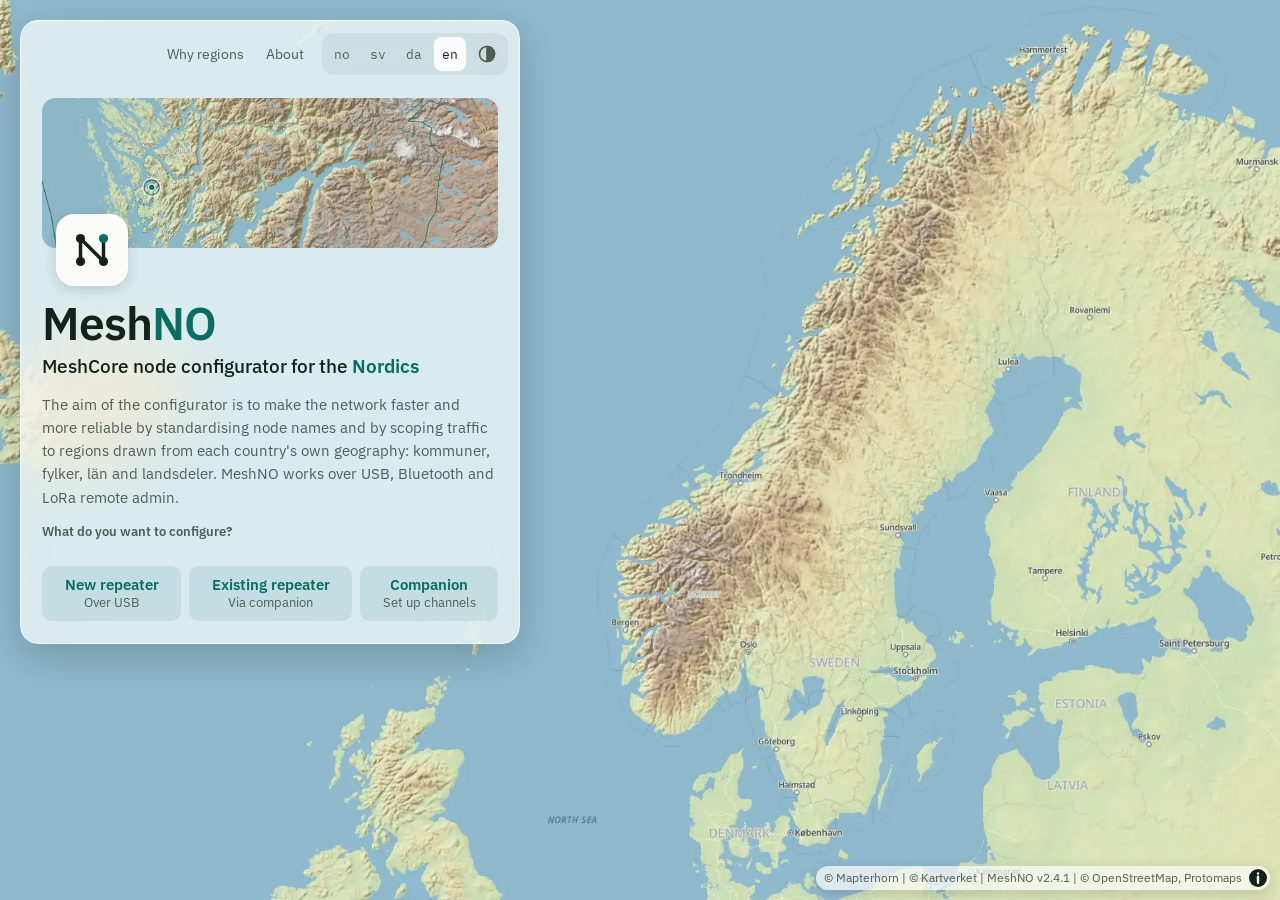
==== index.html @ 2801b2d1 "2.4.1: the uptime request is read like a CLI line (source 2a4fb87)" ====
<!doctype html>
<html lang="en">
  <head>
    <meta charset="UTF-8" />
    <link rel="icon" type="image/svg+xml" href="/favicon.svg" />
    <link rel="icon" href="/favicon.ico" sizes="any" />
    <link rel="apple-touch-icon" href="/apple-touch-icon.png" />
    <meta name="viewport" content="width=device-width, initial-scale=1.0" />
    <!-- the terrain tiles (src/lib/map/style.ts) are fetched as soon as the map starts -->
    <link rel="preconnect" href="https://tiles.mapterhorn.com" crossorigin />
    <!-- the landing's picture of the map (src/lib/map/Poster.svelte), fetched
         alongside the script; the theme starts from the system's. After the
         viewport tag: before it a phone reads these media at 980 px wide -->
    <link rel="preload" as="image" href="/landing/poster-phone-light@2x.webp" media="(max-width: 720px) and (prefers-color-scheme: light)" />
    <link rel="preload" as="image" href="/landing/poster-phone-dark@2x.webp" media="(max-width: 720px) and (prefers-color-scheme: dark)" />
    <link rel="preload" as="image" imagesrcset="/landing/poster-desk-light@1x.webp 1x, /landing/poster-desk-light@2x.webp 2x" media="(min-width: 721px) and (prefers-color-scheme: light)" />
    <link rel="preload" as="image" imagesrcset="/landing/poster-desk-dark@1x.webp 1x, /landing/poster-desk-dark@2x.webp 2x" media="(min-width: 721px) and (prefers-color-scheme: dark)" />
    <title>MeshNO · MeshCore repeater setup for the Nordics</title>
    <meta name="description" content="Set up a MeshCore repeater in Norway, Sweden or Denmark: place it on the map, and send its name, regions and radio settings over USB, or update it over the mesh." />
    <!-- tools/publish.sh builds with VITE_ROBOTS=index,follow; v1 at /v1/ is noindex -->
    <meta name="robots" content="index,follow" />
    <script type="module" crossorigin src="/assets/index-B4VxLKD6.js"></script>
    <link rel="stylesheet" crossorigin href="/assets/index-DBgG7y_D.css">
    <link rel="preload" as="font" type="font/woff2" href="/assets/ibm-plex-sans-latin-400-normal-CDDApCn2.woff2" crossorigin="">
    <link rel="preload" as="font" type="font/woff2" href="/assets/ibm-plex-sans-latin-600-normal-CuJfVYMP.woff2" crossorigin="">
  </head>
  <body>
    <div id="app"></div>
  </body>
</html>
---- assets/index-DBgG7y_D.css ----
@font-face{font-family:IBM Plex Sans;font-style:normal;font-display:swap;font-weight:400;src:url(/assets/ibm-plex-sans-cyrillic-ext-400-normal-g30qAdWV.woff2)format("woff2"),url(/assets/ibm-plex-sans-cyrillic-ext-400-normal-Dsrv2Tcn.woff)format("woff");unicode-range:U+460-52F,U+1C80-1C8A,U+20B4,U+2DE0-2DFF,U+A640-A69F,U+FE2E-FE2F}@font-face{font-family:IBM Plex Sans;font-style:normal;font-display:swap;font-weight:400;src:url(/assets/ibm-plex-sans-cyrillic-400-normal-DZqxrq2p.woff2)format("woff2"),url(/assets/ibm-plex-sans-cyrillic-400-normal-BTotfTJu.woff)format("woff");unicode-range:U+301,U+400-45F,U+490-491,U+4B0-4B1,U+2116}@font-face{font-family:IBM Plex Sans;font-style:normal;font-display:swap;font-weight:400;src:url(/assets/ibm-plex-sans-greek-400-normal-_efipK4i.woff2)format("woff2"),url(/assets/ibm-plex-sans-greek-400-normal-D9ESIMu3.woff)format("woff");unicode-range:U+370-377,U+37A-37F,U+384-38A,U+38C,U+38E-3A1,U+3A3-3FF}@font-face{font-family:IBM Plex Sans;font-style:normal;font-display:swap;font-weight:400;src:url(/assets/ibm-plex-sans-vietnamese-400-normal-DG4YqDda.woff2)format("woff2"),url(/assets/ibm-plex-sans-vietnamese-400-normal-fK1oJ5dG.woff)format("woff");unicode-range:U+102-103,U+110-111,U+128-129,U+168-169,U+1A0-1A1,U+1AF-1B0,U+300-301,U+303-304,U+308-309,U+323,U+329,U+1EA0-1EF9,U+20AB}@font-face{font-family:IBM Plex Sans;font-style:normal;font-display:swap;font-weight:400;src:url(/assets/ibm-plex-sans-latin-ext-400-normal-C5H60-Va.woff2)format("woff2"),url(/assets/ibm-plex-sans-latin-ext-400-normal-RBey6euL.woff)format("woff");unicode-range:U+100-2BA,U+2BD-2C5,U+2C7-2CC,U+2CE-2D7,U+2DD-2FF,U+304,U+308,U+329,U+1D00-1DBF,U+1E00-1E9F,U+1EF2-1EFF,U+2020,U+20A0-20AB,U+20AD-20C0,U+2113,U+2C60-2C7F,U+A720-A7FF}@font-face{font-family:IBM Plex Sans;font-style:normal;font-display:swap;font-weight:400;src:url(/assets/ibm-plex-sans-latin-400-normal-CDDApCn2.woff2)format("woff2"),url(/assets/ibm-plex-sans-latin-400-normal-CYLoc0-x.woff)format("woff");unicode-range:U+??,U+131,U+152-153,U+2BB-2BC,U+2C6,U+2DA,U+2DC,U+304,U+308,U+329,U+2000-206F,U+20AC,U+2122,U+2191,U+2193,U+2212,U+2215,U+FEFF,U+FFFD}@font-face{font-family:IBM Plex Sans;font-style:normal;font-display:swap;font-weight:500;src:url(/assets/ibm-plex-sans-cyrillic-ext-500-normal-Cs5J6C77.woff2)format("woff2"),url(/assets/ibm-plex-sans-cyrillic-ext-500-normal-DB5PtV2g.woff)format("woff");unicode-range:U+460-52F,U+1C80-1C8A,U+20B4,U+2DE0-2DFF,U+A640-A69F,U+FE2E-FE2F}@font-face{font-family:IBM Plex Sans;font-style:normal;font-display:swap;font-weight:500;src:url(/assets/ibm-plex-sans-cyrillic-500-normal-CocWQlwt.woff2)format("woff2"),url(/assets/ibm-plex-sans-cyrillic-500-normal-ByOcLdNv.woff)format("woff");unicode-range:U+301,U+400-45F,U+490-491,U+4B0-4B1,U+2116}@font-face{font-family:IBM Plex Sans;font-style:normal;font-display:swap;font-weight:500;src:url(/assets/ibm-plex-sans-greek-500-normal-JMMifIXV.woff2)format("woff2"),url(/assets/ibm-plex-sans-greek-500-normal-CuWXN6rf.woff)format("woff");unicode-range:U+370-377,U+37A-37F,U+384-38A,U+38C,U+38E-3A1,U+3A3-3FF}@font-face{font-family:IBM Plex Sans;font-style:normal;font-display:swap;font-weight:500;src:url(/assets/ibm-plex-sans-vietnamese-500-normal-e4dixQRQ.woff2)format("woff2"),url(/assets/ibm-plex-sans-vietnamese-500-normal-BEb3_waV.woff)format("woff");unicode-range:U+102-103,U+110-111,U+128-129,U+168-169,U+1A0-1A1,U+1AF-1B0,U+300-301,U+303-304,U+308-309,U+323,U+329,U+1EA0-1EF9,U+20AB}@font-face{font-family:IBM Plex Sans;font-style:normal;font-display:swap;font-weight:500;src:url(/assets/ibm-plex-sans-latin-ext-500-normal-DakdToA3.woff2)format("woff2"),url(/assets/ibm-plex-sans-latin-ext-500-normal-D0aIdm-b.woff)format("woff");unicode-range:U+100-2BA,U+2BD-2C5,U+2C7-2CC,U+2CE-2D7,U+2DD-2FF,U+304,U+308,U+329,U+1D00-1DBF,U+1E00-1E9F,U+1EF2-1EFF,U+2020,U+20A0-20AB,U+20AD-20C0,U+2113,U+2C60-2C7F,U+A720-A7FF}@font-face{font-family:IBM Plex Sans;font-style:normal;font-display:swap;font-weight:500;src:url(/assets/ibm-plex-sans-latin-500-normal-6ng42L7E.woff2)format("woff2"),url(/assets/ibm-plex-sans-latin-500-normal-BgVn5rGT.woff)format("woff");unicode-range:U+??,U+131,U+152-153,U+2BB-2BC,U+2C6,U+2DA,U+2DC,U+304,U+308,U+329,U+2000-206F,U+20AC,U+2122,U+2191,U+2193,U+2212,U+2215,U+FEFF,U+FFFD}@font-face{font-family:IBM Plex Sans;font-style:normal;font-display:swap;font-weight:600;src:url(/assets/ibm-plex-sans-cyrillic-ext-600-normal-DUMzJB7m.woff2)format("woff2"),url(/assets/ibm-plex-sans-cyrillic-ext-600-normal-Bz0x94Yp.woff)format("woff");unicode-range:U+460-52F,U+1C80-1C8A,U+20B4,U+2DE0-2DFF,U+A640-A69F,U+FE2E-FE2F}@font-face{font-family:IBM Plex Sans;font-style:normal;font-display:swap;font-weight:600;src:url(/assets/ibm-plex-sans-cyrillic-600-normal-71GNu3SW.woff2)format("woff2"),url(/assets/ibm-plex-sans-cyrillic-600-normal-BGq0mW3O.woff)format("woff");unicode-range:U+301,U+400-45F,U+490-491,U+4B0-4B1,U+2116}@font-face{font-family:IBM Plex Sans;font-style:normal;font-display:swap;font-weight:600;src:url(/assets/ibm-plex-sans-greek-600-normal-DzTrcv_p.woff2)format("woff2"),url(/assets/ibm-plex-sans-greek-600-normal-D-CqTdkO.woff)format("woff");unicode-range:U+370-377,U+37A-37F,U+384-38A,U+38C,U+38E-3A1,U+3A3-3FF}@font-face{font-family:IBM Plex Sans;font-style:normal;font-display:swap;font-weight:600;src:url(/assets/ibm-plex-sans-vietnamese-600-normal-DpPYBSTl.woff2)format("woff2"),url(/assets/ibm-plex-sans-vietnamese-600-normal-DgdngZtN.woff)format("woff");unicode-range:U+102-103,U+110-111,U+128-129,U+168-169,U+1A0-1A1,U+1AF-1B0,U+300-301,U+303-304,U+308-309,U+323,U+329,U+1EA0-1EF9,U+20AB}@font-face{font-family:IBM Plex Sans;font-style:normal;font-display:swap;font-weight:600;src:url(/assets/ibm-plex-sans-latin-ext-600-normal-DOrvGEcy.woff2)format("woff2"),url(/assets/ibm-plex-sans-latin-ext-600-normal-DIrixKbi.woff)format("woff");unicode-range:U+100-2BA,U+2BD-2C5,U+2C7-2CC,U+2CE-2D7,U+2DD-2FF,U+304,U+308,U+329,U+1D00-1DBF,U+1E00-1E9F,U+1EF2-1EFF,U+2020,U+20A0-20AB,U+20AD-20C0,U+2113,U+2C60-2C7F,U+A720-A7FF}@font-face{font-family:IBM Plex Sans;font-style:normal;font-display:swap;font-weight:600;src:url(/assets/ibm-plex-sans-latin-600-normal-CuJfVYMP.woff2)format("woff2"),url(/assets/ibm-plex-sans-latin-600-normal-Cu4Hd6ag.woff)format("woff");unicode-range:U+??,U+131,U+152-153,U+2BB-2BC,U+2C6,U+2DA,U+2DC,U+304,U+308,U+329,U+2000-206F,U+20AC,U+2122,U+2191,U+2193,U+2212,U+2215,U+FEFF,U+FFFD}@font-face{font-family:IBM Plex Mono;font-style:normal;font-display:swap;font-weight:400;src:url(/assets/ibm-plex-mono-cyrillic-ext-400-normal-xuaO2J-f.woff2)format("woff2"),url(/assets/ibm-plex-mono-cyrillic-ext-400-normal-DMdlQ8Kv.woff)format("woff");unicode-range:U+460-52F,U+1C80-1C8A,U+20B4,U+2DE0-2DFF,U+A640-A69F,U+FE2E-FE2F}@font-face{font-family:IBM Plex Mono;font-style:normal;font-display:swap;font-weight:400;src:url(/assets/ibm-plex-mono-cyrillic-400-normal-BSMlKf0J.woff2)format("woff2"),url(/assets/ibm-plex-mono-cyrillic-400-normal-CEL4l2ZJ.woff)format("woff");unicode-range:U+301,U+400-45F,U+490-491,U+4B0-4B1,U+2116}@font-face{font-family:IBM Plex Mono;font-style:normal;font-display:swap;font-weight:400;src:url(/assets/ibm-plex-mono-vietnamese-400-normal-BulugwFq.woff2)format("woff2"),url(/assets/ibm-plex-mono-vietnamese-400-normal-DDuiU_S-.woff)format("woff");unicode-range:U+102-103,U+110-111,U+128-129,U+168-169,U+1A0-1A1,U+1AF-1B0,U+300-301,U+303-304,U+308-309,U+323,U+329,U+1EA0-1EF9,U+20AB}@font-face{font-family:IBM Plex Mono;font-style:normal;font-display:swap;font-weight:400;src:url(/assets/ibm-plex-mono-latin-ext-400-normal-BmRBH3aV.woff2)format("woff2"),url(/assets/ibm-plex-mono-latin-ext-400-normal-D3D2R8hC.woff)format("woff");unicode-range:U+100-2BA,U+2BD-2C5,U+2C7-2CC,U+2CE-2D7,U+2DD-2FF,U+304,U+308,U+329,U+1D00-1DBF,U+1E00-1E9F,U+1EF2-1EFF,U+2020,U+20A0-20AB,U+20AD-20C0,U+2113,U+2C60-2C7F,U+A720-A7FF}@font-face{font-family:IBM Plex Mono;font-style:normal;font-display:swap;font-weight:400;src:url(/assets/ibm-plex-mono-latin-400-normal-DMJ8VG8y.woff2)format("woff2"),url(/assets/ibm-plex-mono-latin-400-normal-CvHOgSBP.woff)format("woff");unicode-range:U+??,U+131,U+152-153,U+2BB-2BC,U+2C6,U+2DA,U+2DC,U+304,U+308,U+329,U+2000-206F,U+20AC,U+2122,U+2191,U+2193,U+2212,U+2215,U+FEFF,U+FFFD}@font-face{font-family:IBM Plex Mono;font-style:normal;font-display:swap;font-weight:500;src:url(/assets/ibm-plex-mono-cyrillic-ext-500-normal-BqneJy0T.woff2)format("woff2"),url(/assets/ibm-plex-mono-cyrillic-ext-500-normal-BIfNGwUT.woff)format("woff");unicode-range:U+460-52F,U+1C80-1C8A,U+20B4,U+2DE0-2DFF,U+A640-A69F,U+FE2E-FE2F}@font-face{font-family:IBM Plex Mono;font-style:normal;font-display:swap;font-weight:500;src:url(/assets/ibm-plex-mono-cyrillic-500-normal-Bq9vWWag.woff2)format("woff2"),url(/assets/ibm-plex-mono-cyrillic-500-normal-Ael50iVv.woff)format("woff");unicode-range:U+301,U+400-45F,U+490-491,U+4B0-4B1,U+2116}@font-face{font-family:IBM Plex Mono;font-style:normal;font-display:swap;font-weight:500;src:url(/assets/ibm-plex-mono-vietnamese-500-normal-DZ4AoWbu.woff2)format("woff2"),url(/assets/ibm-plex-mono-vietnamese-500-normal-C8zxqsMH.woff)format("woff");unicode-range:U+102-103,U+110-111,U+128-129,U+168-169,U+1A0-1A1,U+1AF-1B0,U+300-301,U+303-304,U+308-309,U+323,U+329,U+1EA0-1EF9,U+20AB}@font-face{font-family:IBM Plex Mono;font-style:normal;font-display:swap;font-weight:500;src:url(/assets/ibm-plex-mono-latin-ext-500-normal-CAhNIIs5.woff2)format("woff2"),url(/assets/ibm-plex-mono-latin-ext-500-normal-CZ70TYgx.woff)format("woff");unicode-range:U+100-2BA,U+2BD-2C5,U+2C7-2CC,U+2CE-2D7,U+2DD-2FF,U+304,U+308,U+329,U+1D00-1DBF,U+1E00-1E9F,U+1EF2-1EFF,U+2020,U+20A0-20AB,U+20AD-20C0,U+2113,U+2C60-2C7F,U+A720-A7FF}@font-face{font-family:IBM Plex Mono;font-style:normal;font-display:swap;font-weight:500;src:url(/assets/ibm-plex-mono-latin-500-normal-DSY6xOcd.woff2)format("woff2"),url(/assets/ibm-plex-mono-latin-500-normal-CB9ihrfo.woff)format("woff");unicode-range:U+??,U+131,U+152-153,U+2BB-2BC,U+2C6,U+2DA,U+2DC,U+304,U+308,U+329,U+2000-206F,U+20AC,U+2122,U+2191,U+2193,U+2212,U+2215,U+FEFF,U+FFFD}:root{--ink:#15211b;--muted:#4f5d55;--paper:#fbfcf9;--panel:#fbfcf9b8;--glass-blur:blur(40px) saturate(160%);--glass-rim:inset 0 0 0 1px #ffffff8c, inset 0 1px 0 #ffffffe6;--hero:#f6f8f3f7;--line:#15211b21;--line-soft:#15211b12;--well:#15211b0f;--field:#ffffff9e;--field-line:#8e9a89;--seg-on:#ffffffe6;--accent:#0a6c62;--accent-hover:#085a52;--on-accent:#fff;--accent-soft:#0a6c621a;--nb:#4a5cb0;--warn:#9a3412;--warn-ink:#7a3b10;--code-bg:#0f1a15db;--code-ink:#dfe7df;--code-muted:#8fa295;--code-bad:#ffb4a8;--code-bad-bg:#ff78641f;--code-warn:#fdba74;--shadow:0 12px 40px #15211b38;--shadow-sm:0 4px 14px #15211b29;--sans:"IBM Plex Sans", system-ui, sans-serif;--mono:"IBM Plex Mono", ui-monospace, monospace;--ease:cubic-bezier(.2, .8, .2, 1);--qr-ink:#0d1b26;--qr-bg:#fff;--scrim:#040a12b8;--lightningcss-light:initial;--lightningcss-dark: ;color-scheme:light}:root[data-theme=dark]{--ink:#e8edf2;--muted:#a3afbd;--paper:#10151b;--panel:#10151bbd;--glass-rim:inset 0 0 0 1px #ffffff14, inset 0 1px 0 #ffffff24;--hero:#0e1319f5;--line:#ffffff1a;--line-soft:#ffffff0f;--well:#0000004d;--field:#0000004d;--field-line:#5a6675;--seg-on:#ffffff2b;--accent:#5eead4;--accent-hover:#99f6e4;--on-accent:#062a26;--accent-soft:#5eead41a;--nb:#a9b6ff;--warn:#f97316;--warn-ink:#fdba74;--code-bg:#0000005c;--code-ink:#c9d2dc;--code-muted:#7d8a99;--code-bad:#ffb4a8;--code-bad-bg:#ff78641f;--code-warn:#fdba74;--shadow:0 12px 40px #00000080;--shadow-sm:0 4px 14px #0006;--qr-ink:#0d1b26;--qr-bg:#fff;--scrim:#040a12b8;--lightningcss-light: ;--lightningcss-dark:initial;color-scheme:dark}*{box-sizing:border-box}html,body{height:100%;margin:0}body{font-family:var(--sans);color:var(--ink);background:var(--paper);-webkit-font-smoothing:antialiased;overflow:hidden}#app{position:fixed;inset:0}a{color:var(--accent)}a:hover{color:var(--accent-hover)}button,input,select{font:inherit;color:inherit}button{cursor:pointer}:focus-visible{outline:3px solid var(--accent);outline-offset:2px}.mono{font-family:var(--mono)}.muted{color:var(--muted)}[hidden]{display:none!important}.btn{border:1.5px solid var(--field-line);min-height:48px;color:var(--ink);background:0 0;border-radius:12px;justify-content:center;align-items:center;gap:8px;padding:0 18px;font-size:15px;text-decoration:none;display:inline-flex}@media (hover:hover){.btn:hover{background:var(--well);color:var(--ink)}}.btn.primary{background:var(--accent);border-color:var(--accent);color:var(--on-accent);font-size:16px;font-weight:600}@media (hover:hover){.btn.primary:hover{background:var(--accent-hover);border-color:var(--accent-hover)}}.btn:disabled{opacity:.5;cursor:not-allowed}.seg{background:var(--well);border-radius:10px;grid-auto-columns:minmax(0,1fr);grid-auto-flow:column;padding:3px;display:grid}.seg button{min-height:40px;color:var(--muted);background:0 0;border:0;border-radius:8px;font-size:14px}.seg button[aria-pressed=true],.seg button[aria-selected=true]{background:var(--seg-on);box-shadow:0 1px 3px #00000026, inset 0 0 0 1px var(--line);color:var(--ink);font-weight:600}.setting{flex-direction:column;gap:6px;display:flex}.setting .k{color:var(--ink);font-size:13px}.setting .k.mono{font-size:12.5px}.setting .help{color:var(--muted);margin:0;font-size:13px;line-height:1.45}.setting .help.warn{color:var(--warn-ink)}.setting .range{color:var(--muted);flex-direction:column;gap:4px;font-size:13px;display:flex}.setting .range b{color:var(--ink)}.setting .range input[type=range]{width:100%;accent-color:var(--accent);min-height:44px}.setting .seg button{font-size:13px}.seg button:disabled{opacity:.45;cursor:not-allowed}select.field{appearance:none;color:var(--ink);cursor:pointer;padding-right:36px}select.field option{background:var(--paper);color:var(--ink)}.select{display:inline-flex;position:relative}.select:after{content:"";border:solid var(--muted);pointer-events:none;border-width:0 1.6px 1.6px 0;width:7px;height:7px;position:absolute;top:50%;right:14px;transform:translateY(-70%)rotate(45deg)}.seg.wrap{grid-template-columns:repeat(auto-fit,minmax(84px,1fr));grid-auto-flow:row}.field{border:1.5px solid var(--field-line);background:var(--field);border-radius:10px;width:100%;min-height:44px;padding:0 12px;font-size:16px}.field:focus{border-color:var(--accent);outline:3px solid color-mix(in srgb, var(--accent) 20%, transparent)}.glass{isolation:isolate;box-shadow:var(--shadow);flex-direction:column;display:flex;overflow:hidden}.glass:before{content:"";z-index:-1;border-radius:inherit;pointer-events:none;background:var(--panel);-webkit-backdrop-filter:var(--glass-blur);backdrop-filter:var(--glass-blur);box-shadow:var(--glass-rim);position:absolute;inset:0}.glass>.scroll{overscroll-behavior:contain;min-height:0;overflow-y:auto}.glass-row{transition:background-color .15s,box-shadow .15s}.glass-row.stuck{background:linear-gradient(var(--panel), var(--panel)), linear-gradient(var(--panel), var(--panel)), var(--panel);-webkit-backdrop-filter:var(--glass-blur);backdrop-filter:var(--glass-blur);box-shadow:0 -1px 0 var(--line)}@media (prefers-reduced-transparency:reduce){:root,:root[data-theme=dark]{--panel:var(--paper)}}@supports not ((-webkit-backdrop-filter:blur(1px)) or (backdrop-filter:blur(1px))){:root,:root[data-theme=dark]{--panel:var(--paper)}}@media (prefers-reduced-motion:reduce){*,:before,:after{transition:none!important;animation:none!important}}.poster.svelte-1ukl6s5{z-index:0;background:var(--paper);position:absolute;inset:0;overflow:hidden}img.svelte-1ukl6s5{-webkit-user-select:none;user-select:none;-webkit-user-drag:none;max-width:none;position:absolute}.attrib.svelte-1ukl6s5{background:var(--panel);min-height:24px;color:var(--muted);box-shadow:var(--shadow-sm);border-radius:12px;margin:0;padding:2px 28px 2px 8px;font-size:12px;line-height:20px;position:absolute;bottom:10px;right:10px}svg.svelte-1ukl6s5{position:absolute;top:0;right:0}circle.svelte-1ukl6s5{fill:var(--ink)}path.svelte-1ukl6s5{stroke:var(--paper);stroke-width:2px;stroke-linecap:round}@media (width<=720px){.attrib.svelte-1ukl6s5{width:24px;padding:0;top:74px;bottom:auto}.attrib.svelte-1ukl6s5 span:where(.svelte-1ukl6s5){display:none}}svg.svelte-3bcpqf{flex:none}path.svelte-3bcpqf{fill:none;stroke:currentColor;stroke-width:3px;stroke-linecap:round;stroke-linejoin:round}circle.svelte-3bcpqf{fill:currentColor}.a.svelte-3bcpqf{fill:var(--accent)}.card.svelte-14efj7c{width:var(--card-w);z-index:2;max-height:calc(100% - 40px);transition:width .3s var(--ease);border-radius:18px;position:absolute;top:20px;left:20px}.head.svelte-14efj7c{flex-shrink:0;align-items:center;gap:4px;padding:12px 14px 8px 16px;display:flex}.brand.svelte-14efj7c{min-height:44px;color:var(--ink);background:0 0;border:0;border-radius:10px;align-items:center;gap:9px;padding:0 6px;display:flex}.brand.svelte-14efj7c span:where(.svelte-14efj7c){letter-spacing:-.005em;font-size:18px;font-weight:600}.brand.svelte-14efj7c b:where(.svelte-14efj7c){color:var(--accent);font-weight:600}.links.svelte-14efj7c{gap:2px;margin-left:auto;display:flex}.brand.svelte-14efj7c{transition:opacity .35s ease .2s, transform .45s var(--ease) .2s}.intro.svelte-14efj7c .brand:where(.svelte-14efj7c){opacity:0;transition-delay:0s;transform:translateY(6px)}.links.svelte-14efj7c a:where(.svelte-14efj7c){min-height:44px;color:var(--muted);border-radius:10px;align-items:center;padding:0 10px;font-size:14px;text-decoration:none;display:flex}.links.svelte-14efj7c a[aria-current=page]:where(.svelte-14efj7c){color:var(--ink);background:var(--well)}.links.svelte-14efj7c a:where(.svelte-14efj7c){white-space:nowrap}.narrow.svelte-14efj7c .brand:where(.svelte-14efj7c) span:where(.svelte-14efj7c){display:none}.prefs.svelte-14efj7c{background:var(--well);border-radius:12px;flex-shrink:0;align-items:center;gap:2px;margin-left:4px;padding:3px;display:flex}.lang.svelte-14efj7c{gap:2px;display:flex}.lang.svelte-14efj7c button:where(.svelte-14efj7c){min-width:34px;height:36px;color:var(--muted);font-family:var(--mono);background:0 0;border:0;border-radius:9px;font-size:13px}.lang.svelte-14efj7c button[aria-pressed=true]:where(.svelte-14efj7c){background:var(--seg-on);color:var(--ink);box-shadow:inset 0 0 0 1px var(--line)}.theme.svelte-14efj7c{width:36px;height:36px;color:var(--muted);background:0 0;border:0;border-radius:9px;justify-content:center;align-items:center;display:flex}@media (hover:hover){.links.svelte-14efj7c a:where(.svelte-14efj7c):hover,.theme.svelte-14efj7c:hover,.brand.svelte-14efj7c:not(:disabled):hover{background:var(--well);color:var(--ink)}}.brand.svelte-14efj7c:disabled{opacity:.45;cursor:default}.top.svelte-14efj7c{border-bottom:1px solid var(--line-soft);flex-shrink:0;padding:0 22px 10px}.scroll.svelte-14efj7c{padding:14px 22px 22px}@media (width<=720px){.card.svelte-14efj7c{width:auto;max-height:min(calc(var(--sheet-h) + var(--extra,0px)), 95dvh);border-radius:22px 22px 0 0;transition:max-height .3s cubic-bezier(.2,.8,.2,1);inset:auto 0 0}.card.svelte-14efj7c.dragging{transition:none}.card.picking.svelte-14efj7c .nav{visibility:hidden}.head.svelte-14efj7c{padding:8px 10px 4px 12px}.links.svelte-14efj7c a:where(.svelte-14efj7c){padding:0 8px;font-size:13px}.top.svelte-14efj7c{padding:0 16px 8px}.scroll.svelte-14efj7c{padding:12px 16px 18px}}@media (width<=440px){.brand.svelte-14efj7c span:where(.svelte-14efj7c){display:none}.links.svelte-14efj7c a:where(.svelte-14efj7c){padding:0 6px}}@media (prefers-reduced-motion:reduce){.card.svelte-14efj7c{transition:none}}.load.svelte-7b30fm{color:var(--muted);flex-wrap:wrap;align-items:center;gap:10px;margin:14px 0;font-size:14px;display:flex}.wait.svelte-7b30fm{animation:.2s .4s both svelte-7b30fm-show}@keyframes svelte-7b30fm-show{0%{opacity:0}to{opacity:1}}.intro.svelte-4de505{transition:grid-template-rows .45s var(--ease), opacity .35s ease .2s, transform .45s var(--ease) .15s, margin .45s var(--ease);grid-template-rows:1fr;margin-bottom:26px;display:grid}.intro.shut.svelte-4de505{opacity:0;transition:opacity .2s ease, transform .3s ease, grid-template-rows .55s var(--ease) .1s, margin .55s var(--ease) .1s;grid-template-rows:0fr;margin-bottom:0;transform:translateY(-12px)}.intro.svelte-4de505>.body:where(.svelte-4de505){flex-direction:column;min-height:0;display:flex;overflow:hidden}.banner.svelte-4de505{height:150px;box-shadow:inset 0 0 0 1px var(--line);border-radius:14px;flex-shrink:0;overflow:hidden}.banner.svelte-4de505 img:where(.svelte-4de505){object-fit:cover;object-position:20% 50%;width:100%;height:100%;display:block}.mark.svelte-4de505{background:var(--paper);width:72px;height:72px;box-shadow:var(--shadow-sm);color:var(--ink);border-radius:18px;flex-shrink:0;justify-content:center;align-items:center;margin:-34px 0 0 14px;display:flex;position:relative}.word.svelte-4de505{letter-spacing:-.02em;margin:14px 0 0;font-size:46px;font-weight:600;line-height:1}.word.svelte-4de505 b:where(.svelte-4de505),.tag.svelte-4de505 span:where(.svelte-4de505){color:var(--accent);font-weight:600}.tag.svelte-4de505{margin:8px 0 0;font-size:19px;font-weight:500;line-height:1.3}.about.svelte-4de505{color:var(--muted);margin:14px 0 0;font-size:15px;line-height:1.55}.ask.svelte-4de505{color:var(--muted);margin:14px 0 0;font-size:13px;font-weight:600}.switch.svelte-4de505{z-index:1;border-bottom:1px solid var(--line-soft);transition:padding .55s var(--ease), border-color .4s ease, background-color .15s, box-shadow .15s;margin:-14px -22px 0;padding:14px 22px 10px;position:sticky;top:-14px}.switch.svelte-4de505.stuck{box-shadow:0 1px 0 var(--line)}.switch.big.svelte-4de505{border-bottom-color:#0000;padding-bottom:0;position:static}.tasks.svelte-4de505{transition:gap .55s var(--ease), padding .55s var(--ease), border-radius .55s var(--ease), background-color .45s ease;grid-auto-columns:auto}.tasks.svelte-4de505 button:where(.svelte-4de505){min-width:0;transition:all .55s var(--ease);grid-template-rows:1fr auto;justify-items:center;row-gap:0;padding:0 6px;font-size:14px;line-height:1.2;display:grid}.tasks.svelte-4de505 .l:where(.svelte-4de505),.tasks.svelte-4de505 .s:where(.svelte-4de505){text-wrap:balance;overflow-wrap:break-word;max-width:100%;display:block}.tasks.svelte-4de505 .l:where(.svelte-4de505){align-self:center}.big.svelte-4de505 .tasks:where(.svelte-4de505) .l:where(.svelte-4de505){align-self:end}.tasks.svelte-4de505 .l:where(.svelte-4de505):after{content:attr(data-l);visibility:hidden;height:0;font-weight:600;display:block;overflow:hidden}.tasks.svelte-4de505 .s:where(.svelte-4de505){opacity:0;max-height:0;color:var(--muted);transition:all .45s var(--ease);font-size:12.5px;font-weight:400;line-height:1.25}.big.svelte-4de505 .tasks:where(.svelte-4de505){background:0 0;border-radius:14px;grid-auto-columns:auto;gap:8px;padding:0}.big.svelte-4de505 .tasks:where(.svelte-4de505) button:where(.svelte-4de505){background:var(--accent-soft);min-height:0;color:var(--accent);border-radius:10px;row-gap:1px;padding:10px 8px;font-size:15px;font-weight:600}.big.svelte-4de505 .tasks:where(.svelte-4de505) .s:where(.svelte-4de505){opacity:1;max-height:32px}@media (width<=400px){.tasks.svelte-4de505 button:where(.svelte-4de505),.big.svelte-4de505 .tasks:where(.svelte-4de505) button:where(.svelte-4de505){padding-inline:5px;font-size:13.5px}.tasks.svelte-4de505 .s:where(.svelte-4de505){font-size:12px}}@media (width<=720px){.big.svelte-4de505 .tasks:where(.svelte-4de505){grid-auto-columns:minmax(0,1fr)}.big.svelte-4de505 .tasks:where(.svelte-4de505) button:where(.svelte-4de505){grid-template-rows:auto auto;align-content:center}.big.svelte-4de505 .tasks:where(.svelte-4de505) .l:where(.svelte-4de505){align-self:auto}}@media (hover:hover){.big.svelte-4de505 .tasks:where(.svelte-4de505) button:where(.svelte-4de505):hover{background:color-mix(in srgb, var(--accent) 18%, transparent)}}.hero.svelte-4de505{transition:grid-template-rows .55s var(--ease) .1s, padding .55s var(--ease) .1s, opacity .4s ease .35s, transform .5s var(--ease) .35s;grid-template-rows:1fr;padding:20px 0 4px;display:grid}.hero.shut.svelte-4de505{opacity:0;transition:opacity .15s ease, grid-template-rows .45s var(--ease), padding .45s var(--ease);grid-template-rows:0fr;padding:0;transform:translateY(10px)}.hero.svelte-4de505>.body:where(.svelte-4de505){flex-direction:column;gap:18px;min-height:0;display:flex}.hero.clip.svelte-4de505>.body:where(.svelte-4de505){overflow:hidden}@media (width<=720px){.banner.svelte-4de505{height:104px}.mark.svelte-4de505{border-radius:15px;width:60px;height:60px;margin-top:-28px}.word.svelte-4de505{margin-top:12px;font-size:38px}.tag.svelte-4de505{font-size:17px}.about.svelte-4de505{margin-top:10px;font-size:14.5px}.switch.svelte-4de505{margin:-12px -16px 0;padding:12px 16px 8px;top:-12px}}
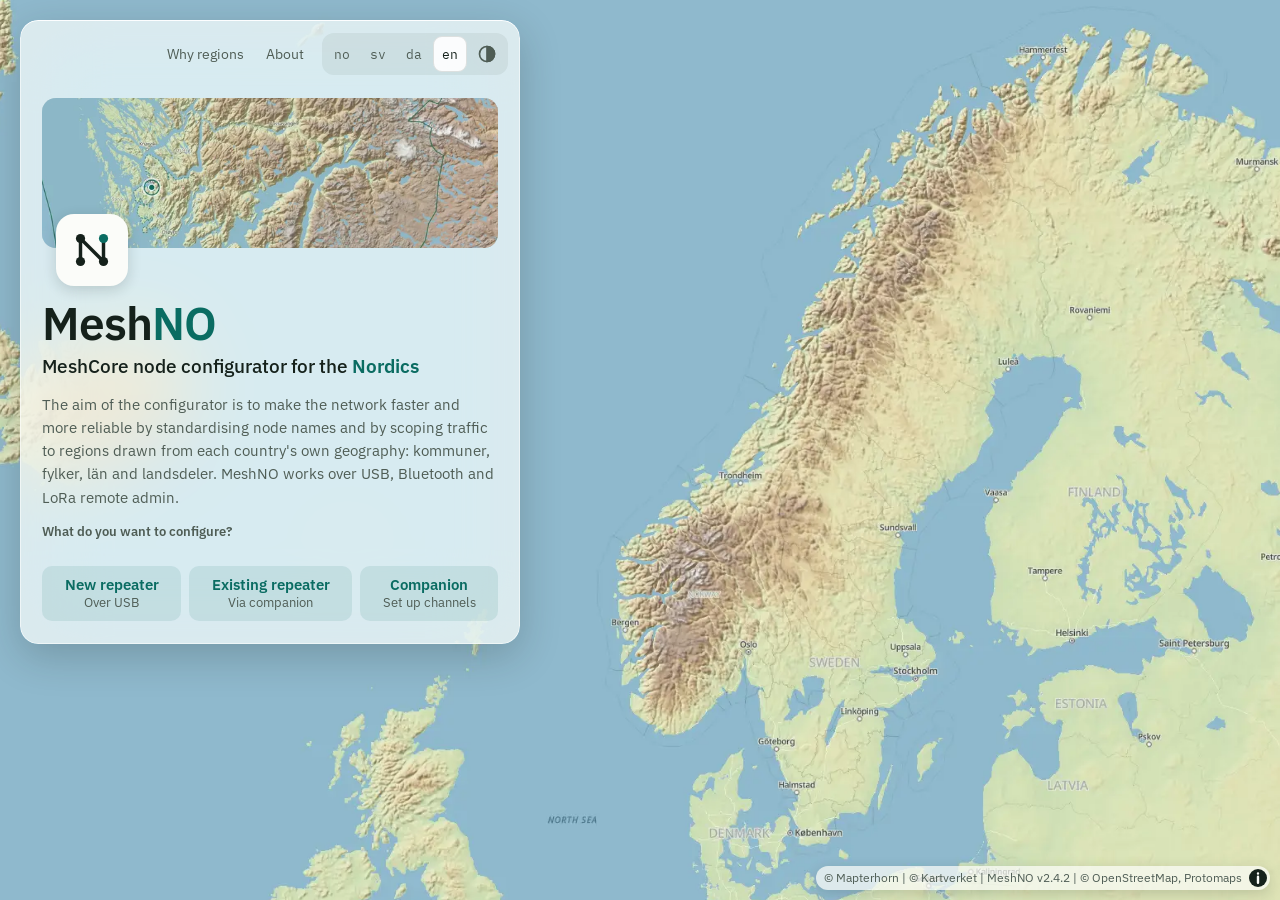
==== commit 095bf8c6: "2.4.2: get radio after a send only when the radio changed (source 4e3038e)" ====
--- a/index.html
+++ b/index.html
@@ -19,7 +19,7 @@
     <meta name="description" content="Set up a MeshCore repeater in Norway, Sweden or Denmark: place it on the map, and send its name, regions and radio settings over USB, or update it over the mesh." />
     <!-- tools/publish.sh builds with VITE_ROBOTS=index,follow; v1 at /v1/ is noindex -->
     <meta name="robots" content="index,follow" />
-    <script type="module" crossorigin src="/assets/index-B4VxLKD6.js"></script>
+    <script type="module" crossorigin src="/assets/index-B2vLMwHW.js"></script>
     <link rel="stylesheet" crossorigin href="/assets/index-DBgG7y_D.css">
     <link rel="preload" as="font" type="font/woff2" href="/assets/ibm-plex-sans-latin-400-normal-CDDApCn2.woff2" crossorigin="">
     <link rel="preload" as="font" type="font/woff2" href="/assets/ibm-plex-sans-latin-600-normal-CuJfVYMP.woff2" crossorigin="">
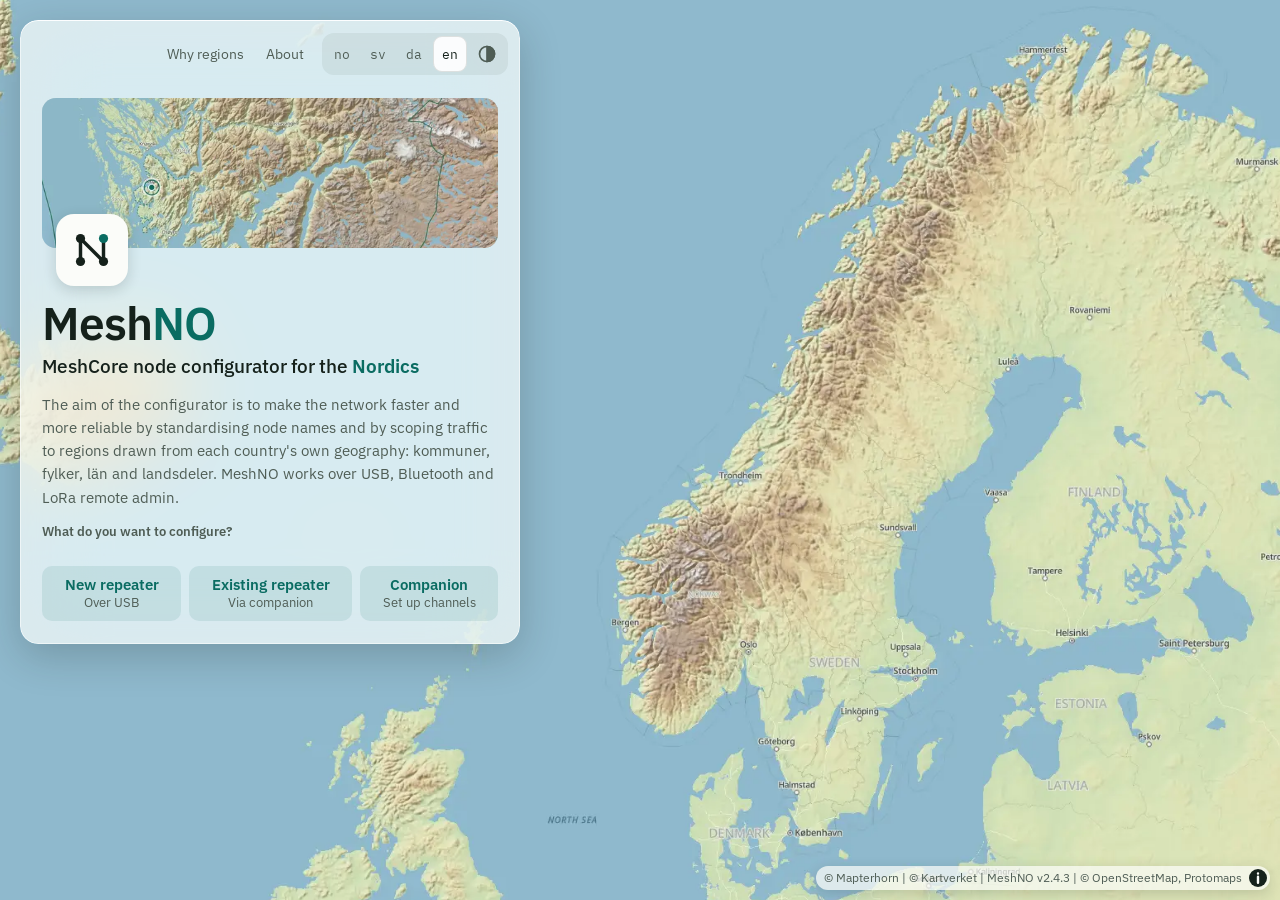
==== commit f8347ffe: "2.4.3: tuning discovers first, one table read fewer (source 0020872)" ====
--- a/index.html
+++ b/index.html
@@ -19,7 +19,7 @@
     <meta name="description" content="Set up a MeshCore repeater in Norway, Sweden or Denmark: place it on the map, and send its name, regions and radio settings over USB, or update it over the mesh." />
     <!-- tools/publish.sh builds with VITE_ROBOTS=index,follow; v1 at /v1/ is noindex -->
     <meta name="robots" content="index,follow" />
-    <script type="module" crossorigin src="/assets/index-B2vLMwHW.js"></script>
+    <script type="module" crossorigin src="/assets/index-DO4O5opE.js"></script>
     <link rel="stylesheet" crossorigin href="/assets/index-DBgG7y_D.css">
     <link rel="preload" as="font" type="font/woff2" href="/assets/ibm-plex-sans-latin-400-normal-CDDApCn2.woff2" crossorigin="">
     <link rel="preload" as="font" type="font/woff2" href="/assets/ibm-plex-sans-latin-600-normal-CuJfVYMP.woff2" crossorigin="">
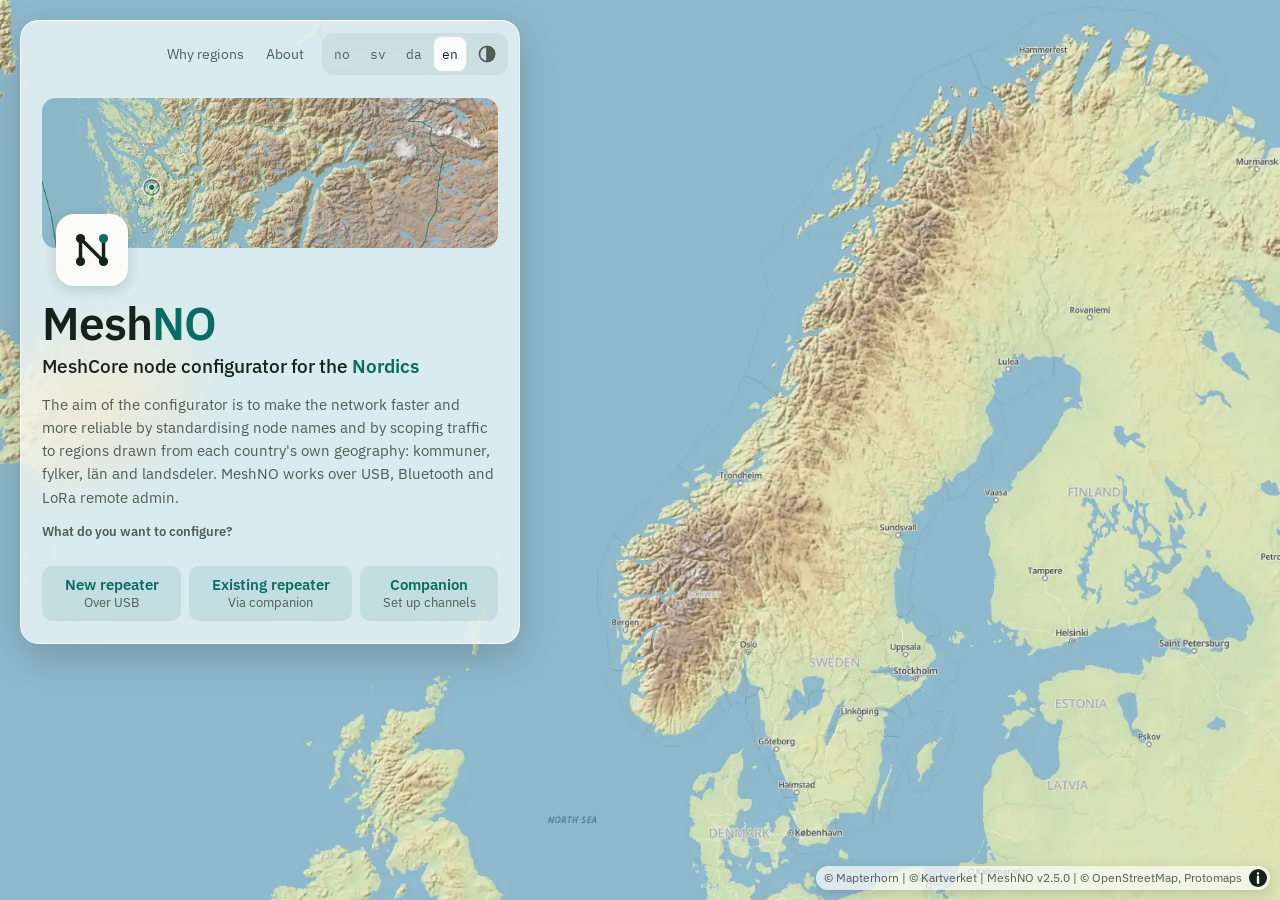
==== commit b17097be: "2.5.0: seldom-touched settings are read on demand (source 8a6f60d)" ====
--- a/index.html
+++ b/index.html
@@ -19,7 +19,7 @@
     <meta name="description" content="Set up a MeshCore repeater in Norway, Sweden or Denmark: place it on the map, and send its name, regions and radio settings over USB, or update it over the mesh." />
     <!-- tools/publish.sh builds with VITE_ROBOTS=index,follow; v1 at /v1/ is noindex -->
     <meta name="robots" content="index,follow" />
-    <script type="module" crossorigin src="/assets/index-DO4O5opE.js"></script>
+    <script type="module" crossorigin src="/assets/index-DWiY9Vsl.js"></script>
     <link rel="stylesheet" crossorigin href="/assets/index-DBgG7y_D.css">
     <link rel="preload" as="font" type="font/woff2" href="/assets/ibm-plex-sans-latin-400-normal-CDDApCn2.woff2" crossorigin="">
     <link rel="preload" as="font" type="font/woff2" href="/assets/ibm-plex-sans-latin-600-normal-CuJfVYMP.woff2" crossorigin="">
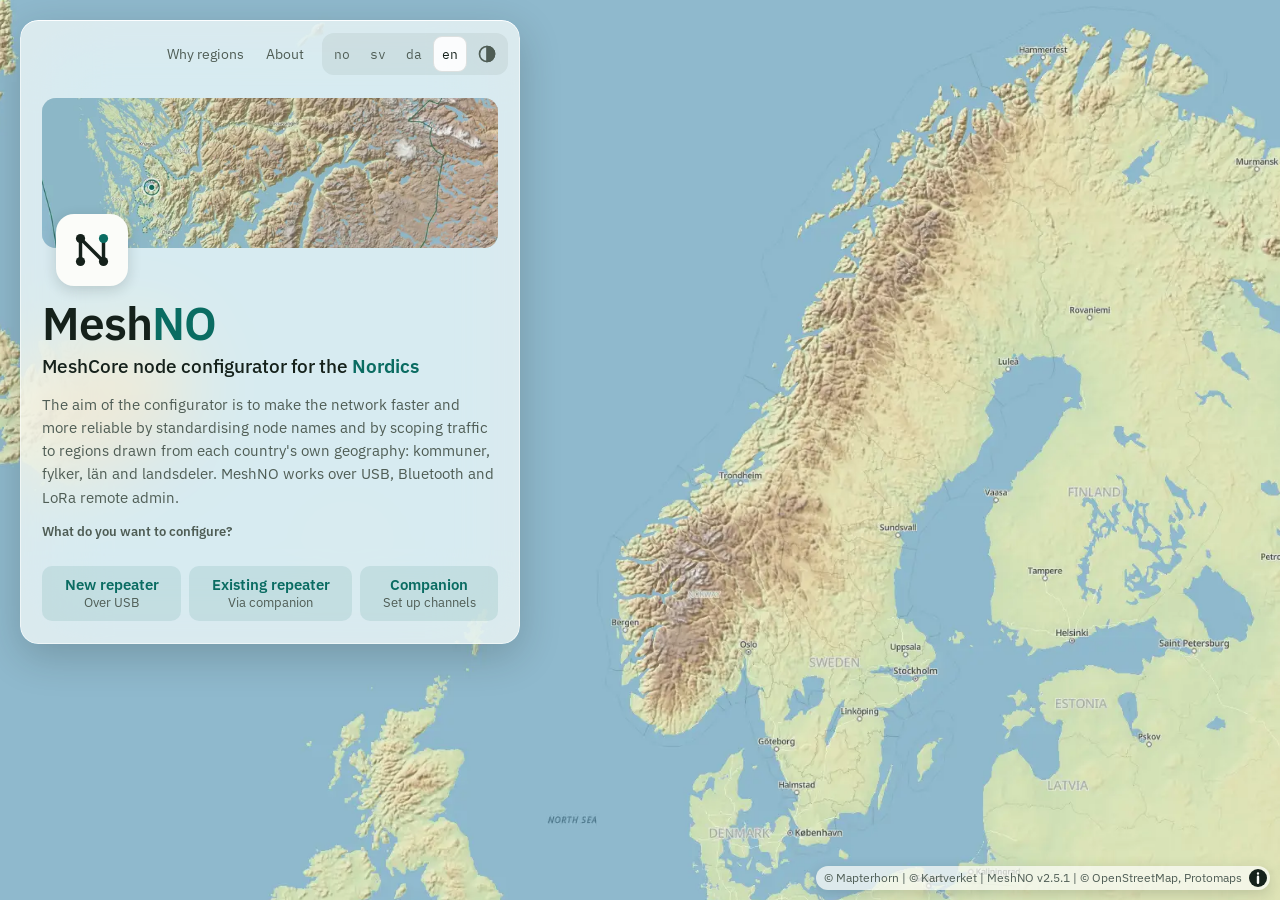
==== commit 1e79b2ed: "2.5.1: clock sync after a restart (source 524f5ba)" ====
--- a/index.html
+++ b/index.html
@@ -19,7 +19,7 @@
     <meta name="description" content="Set up a MeshCore repeater in Norway, Sweden or Denmark: place it on the map, and send its name, regions and radio settings over USB, or update it over the mesh." />
     <!-- tools/publish.sh builds with VITE_ROBOTS=index,follow; v1 at /v1/ is noindex -->
     <meta name="robots" content="index,follow" />
-    <script type="module" crossorigin src="/assets/index-DWiY9Vsl.js"></script>
+    <script type="module" crossorigin src="/assets/index-CAXJ6_ot.js"></script>
     <link rel="stylesheet" crossorigin href="/assets/index-DBgG7y_D.css">
     <link rel="preload" as="font" type="font/woff2" href="/assets/ibm-plex-sans-latin-400-normal-CDDApCn2.woff2" crossorigin="">
     <link rel="preload" as="font" type="font/woff2" href="/assets/ibm-plex-sans-latin-600-normal-CuJfVYMP.woff2" crossorigin="">
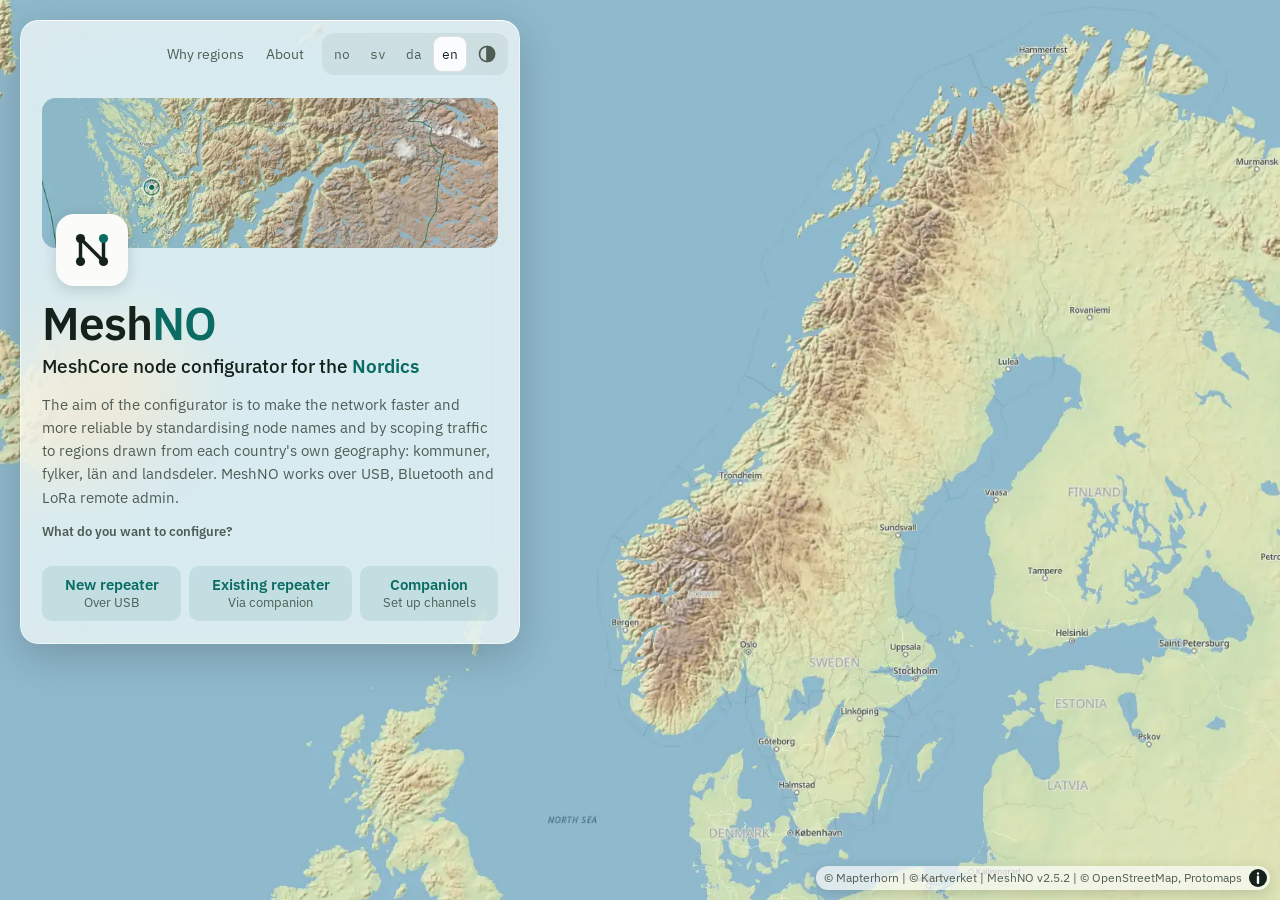
==== commit 2d350f11: "2.5.2: neighbour table pages wait 1.5x (source 1a3af56)" ====
--- a/index.html
+++ b/index.html
@@ -19,7 +19,7 @@
     <meta name="description" content="Set up a MeshCore repeater in Norway, Sweden or Denmark: place it on the map, and send its name, regions and radio settings over USB, or update it over the mesh." />
     <!-- tools/publish.sh builds with VITE_ROBOTS=index,follow; v1 at /v1/ is noindex -->
     <meta name="robots" content="index,follow" />
-    <script type="module" crossorigin src="/assets/index-CAXJ6_ot.js"></script>
+    <script type="module" crossorigin src="/assets/index-CBt0yTPY.js"></script>
     <link rel="stylesheet" crossorigin href="/assets/index-DBgG7y_D.css">
     <link rel="preload" as="font" type="font/woff2" href="/assets/ibm-plex-sans-latin-400-normal-CDDApCn2.woff2" crossorigin="">
     <link rel="preload" as="font" type="font/woff2" href="/assets/ibm-plex-sans-latin-600-normal-CuJfVYMP.woff2" crossorigin="">
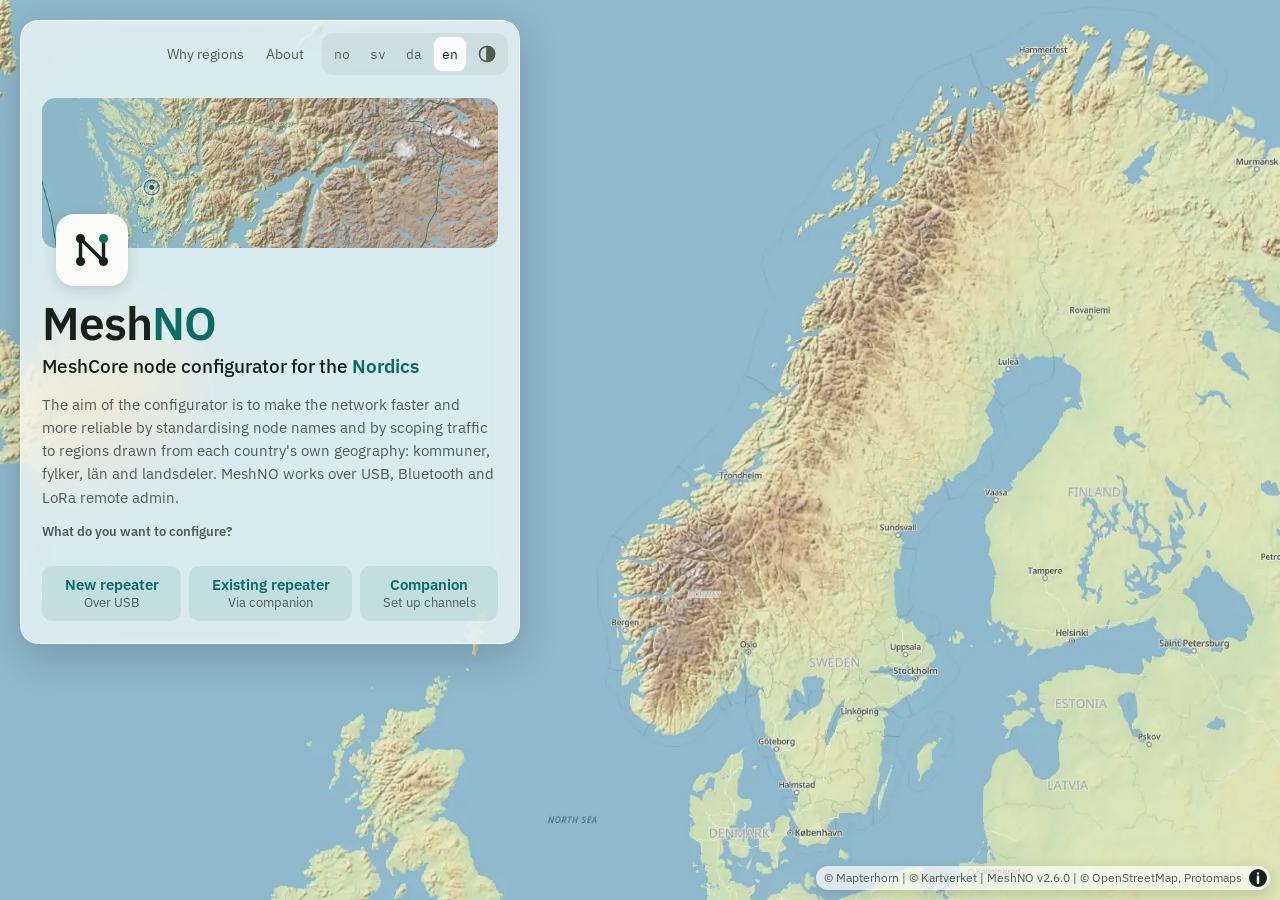
==== commit 16ed182d: "The Limits radii are per device (source 7843537)" ====
--- a/index.html
+++ b/index.html
@@ -19,7 +19,7 @@
     <meta name="description" content="Set up a MeshCore repeater in Norway, Sweden or Denmark: place it on the map, and send its name, regions and radio settings over USB, or update it over the mesh." />
     <!-- tools/publish.sh builds with VITE_ROBOTS=index,follow; v1 at /v1/ is noindex -->
     <meta name="robots" content="index,follow" />
-    <script type="module" crossorigin src="/assets/index-CBt0yTPY.js"></script>
+    <script type="module" crossorigin src="/assets/index-BwTshAiU.js"></script>
     <link rel="stylesheet" crossorigin href="/assets/index-DBgG7y_D.css">
     <link rel="preload" as="font" type="font/woff2" href="/assets/ibm-plex-sans-latin-400-normal-CDDApCn2.woff2" crossorigin="">
     <link rel="preload" as="font" type="font/woff2" href="/assets/ibm-plex-sans-latin-600-normal-CuJfVYMP.woff2" crossorigin="">
